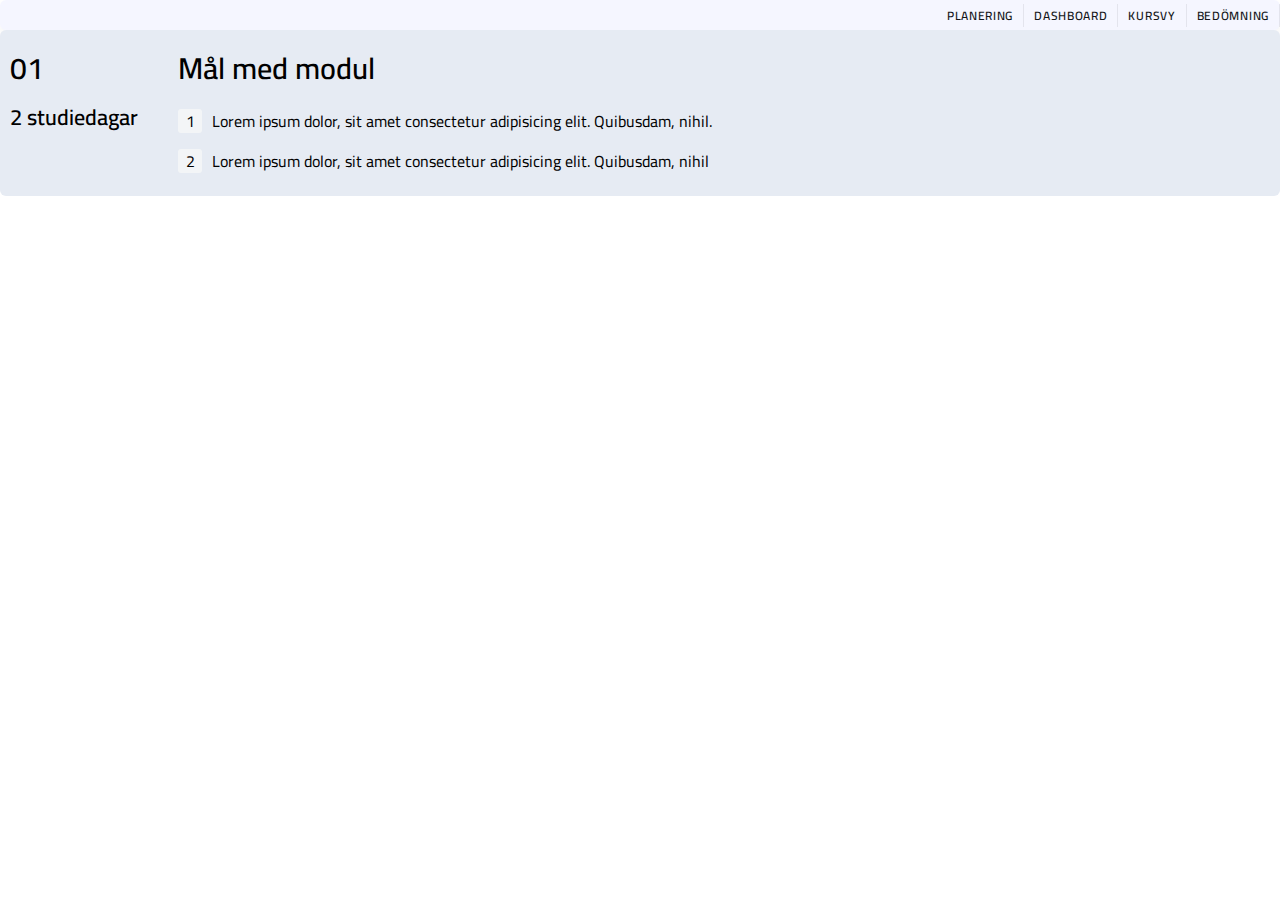
==== components/index.html @ 6d006c0a "updates" ====
<!DOCTYPE html>
<html lang="en">
<head>
    <meta charset="UTF-8">
    <meta http-equiv="X-UA-Compatible" content="IE=edge">
    <meta name="viewport" content="width=device-width, initial-scale=1.0">
    <link rel="stylesheet" href="style.css">
    <link rel="preconnect" href="https://fonts.googleapis.com">
    <link rel="preconnect" href="https://fonts.gstatic.com" crossorigin>
    <link href="https://fonts.googleapis.com/css2?family=Cairo:wght@300;400;500;600;700&display=swap" rel="stylesheet">
    <title>Document</title>
</head>
<body>
    <nav class="nav">
        <a class="nav__link" href="#">Planering</a>
        <a class="nav__link" href="#">Dashboard</a>
        <a class="nav__link" href="#">Kursvy</a>
        <a class="nav__link" href="#">Bedömning</a>
    </nav>

    <header class="module">
        <aside class="module__label">
            <h2 class="module__number">01</h2>
            <h3>2 studiedagar</h3>
        </aside>
        <section class="module__overview">
            <h2 class="overview__heading">Mål med modul</h2>
            <ol class="goal__list">
                <li class="goal">Lorem ipsum dolor, sit amet consectetur adipisicing elit. Quibusdam, nihil.</li>
                <li class="goal">Lorem ipsum dolor, sit amet consectetur adipisicing elit. Quibusdam, nihil</li>
            </ol>
        </section>
    </header>



</body>
</html>
---- components/style.css ----
* {
    box-sizing: border-box;
    margin: 0;
    padding: 0;
    text-decoration: none;
    list-style: none;
    font-family: 'Cairo', sans-serif;
    font-size: 1.6rem;
}

:root {
    font-size: 62.5%;

    --primary-text-color: #141619;
    --light-blue: #E6EBF3;
    --purple:  #E0D6FF;

    --border-radius: 6px;
}

h2 {
    font-weight: 600;
    font-size: 3.0rem;
}

h3 {
    font-weight: 600;
    font-size: 2.2rem;
}


/* NAV */

.nav {
    min-height: 3rem;
    background-color: #F5F6FF;
    box-shadow: 0px 6px 16px rgba(0, 0, 0, 0.05);
    border-radius: 6px;
    display: flex;
    justify-content: end;
    align-items: center;
}

.nav__link {
    padding: 0 1rem;
    border-right: 1px solid rgba(20, 22, 25, 0.08);
    text-transform: uppercase;
    font-weight: 600;
    color: var(--primary-text-color);
    font-size: 1.2rem;
    letter-spacing: 0.7px;
}

/* LESSON */

.module {
    padding: 1rem;
    background-color: var(--light-blue);
    border-radius: var(--border-radius);
    display: flex;
    gap: 4rem;
}

.goal {
    counter-increment: item;
    margin: 1rem 0;
}

.goal:before {
    background-color: rgba(243, 245, 247, 0.94);
    border-radius: 3px;
    content: counter(item);
    width: 24px;
    height: 24px;
    display: inline-block;
    text-align: center;
    line-height: 24px;
    margin-right: 1rem;
}

.module__number:before {
    content:'';
    width: 2rem;
    height: 2px;
    background-color: var(--primary-text-color);
}
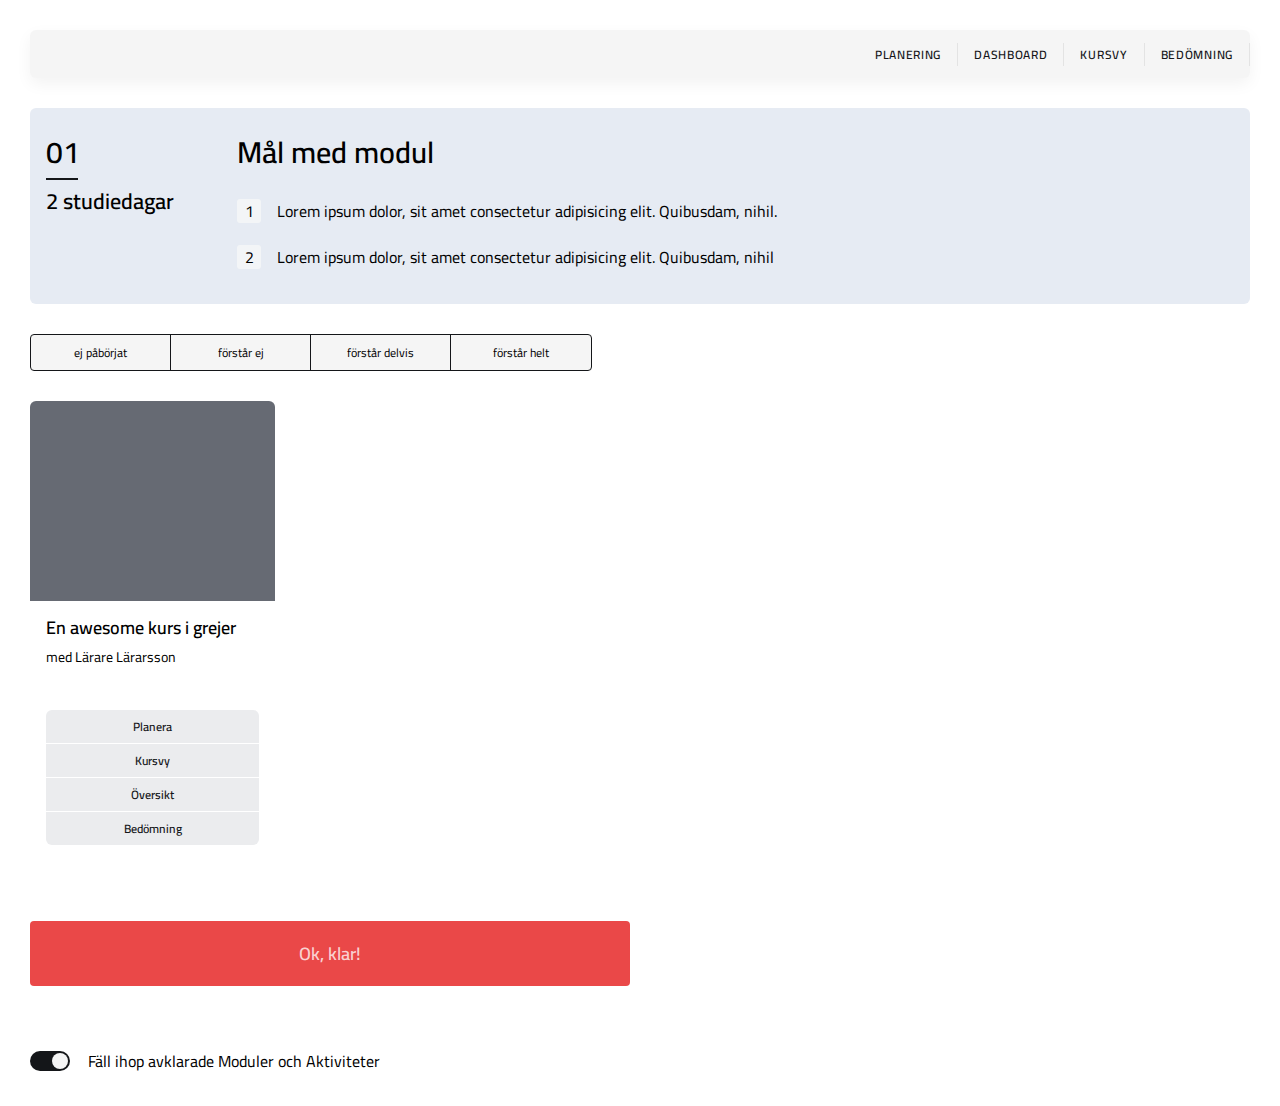
==== commit 79673a8e: "start" ====
--- a/components/index.html
+++ b/components/index.html
@@ -32,6 +32,36 @@
         </section>
     </header>
 
+    <section class="self-assessment">
+        <ul class="self-assessment__options">
+            <li class="self-assessment__option border-right">ej påbörjat</li>
+            <li class="self-assessment__option border-right">förstår ej</li>
+            <li class="self-assessment__option border-right">förstår delvis</li>
+            <li class="self-assessment__option">förstår helt</li>
+        </ul>
+    </section>
+
+    <article class="course-card">
+        <figure class="course-card__figure">
+            <div class="course-card__img"></div>
+            <h4>En awesome kurs i grejer</h4>
+            <figcaption>med Lärare Lärarsson</figcaption>
+        </figure>
+        <nav class="course-card__nav">
+            <a class="card__link" href="#">Planera</a>
+            <a class="card__link" href="#">Kursvy</a>
+            <a class="card__link" href="#">Översikt</a>
+            <a class="card__link" href="#">Bedömning</a>
+        </nav>
+    </article>
+
+    <button class="btn"><h4>Ok, klar!</h4></button>
+
+    <section class="close-finished-activities">
+             <!-- TOGGLE -->
+            <div class="toggle"><div class="toggle__circle"></div></div>
+            <p>Fäll ihop avklarade Moduler och Aktiviteter</p>
+    </section>
 
 
 </body>
--- a/components/style.css
+++ b/components/style.css
@@ -8,10 +8,15 @@
     font-size: 1.6rem;
 }
 
+body > * {
+    margin: 3rem;
+}
+
 :root {
     font-size: 62.5%;
 
     --primary-text-color: #141619;
+    --primary-bg-color: #F5F5F5;
     --light-blue: #E6EBF3;
     --purple:  #E0D6FF;
 
@@ -28,12 +33,27 @@
     font-size: 2.2rem;
 }
 
+h4 {
+    font-size: 1.8rem;
+    font-weight: 600;
+}
+
+p {
+    font-size: 1.6rem;
+    font-weight: 400;
+}
+
+figcaption {
+    font-weight: 400;
+    font-size: 1.4rem;
+}
+
 
 /* NAV */
 
 .nav {
-    min-height: 3rem;
-    background-color: #F5F6FF;
+    min-height: 4.8rem;
+    background-color: var(--primary-bg-color);
     box-shadow: 0px 6px 16px rgba(0, 0, 0, 0.05);
     border-radius: 6px;
     display: flex;
@@ -42,7 +62,7 @@
 }
 
 .nav__link {
-    padding: 0 1rem;
+    padding: 0 1.6rem;
     border-right: 1px solid rgba(20, 22, 25, 0.08);
     text-transform: uppercase;
     font-weight: 600;
@@ -54,34 +74,155 @@
 /* LESSON */
 
 .module {
-    padding: 1rem;
+    padding: 1.6rem;
     background-color: var(--light-blue);
     border-radius: var(--border-radius);
     display: flex;
-    gap: 4rem;
+    gap: 6.3rem;
 }
 
 .goal {
     counter-increment: item;
-    margin: 1rem 0;
+    margin: 1.6rem 0;
 }
 
 .goal:before {
     background-color: rgba(243, 245, 247, 0.94);
     border-radius: 3px;
     content: counter(item);
-    width: 24px;
-    height: 24px;
+    width: 2.4rem;
+    height: 2.4rem;
     display: inline-block;
     text-align: center;
-    line-height: 24px;
-    margin-right: 1rem;
+    line-height: 2.4rem;
+    margin-right: 1.6rem;
+}
+
+.module__number {
+    position: relative;
 }
 
 .module__number:before {
-    content:'';
-    width: 2rem;
+    content:' ';
+    position: absolute;
+    bottom: 0;
+    width: 3.2rem;
     height: 2px;
     background-color: var(--primary-text-color);
 }
 
+/* SELF ASSESSMENT */
+
+.self-assessment__options {
+    background-color: var(--primary-bg-color);
+    width: fit-content;
+    border: 0.5px solid var(--primary-text-color);
+    overflow: hidden;
+    border-radius: 4px;
+    display: grid;
+    grid-template-columns: repeat(4, 14rem);
+}
+
+.self-assessment__option {
+    font-size: 1.2rem;
+    display: flex;
+    justify-content: center;
+    padding: .6rem 0;
+    cursor: pointer;
+}
+
+.border-right {
+    border-right: 0.5px solid var(--primary-text-color);
+}
+
+.self-assessment__option:hover {
+    background-color: rgba(20, 22, 25, 0.8);
+    color: var(--primary-bg-color);
+}
+
+/* COURSE CARD */
+
+.course-card {
+    width: 24.5rem;
+    border-radius: var(--border-radius);
+    overflow: hidden;
+}
+
+.course-card__figure h4,
+.course-card__figure figcaption {
+    margin: 0 1.6rem;
+}
+
+.course-card__img {
+    height: 20rem;
+    background-color: #666A73;
+    margin-bottom: 1rem;
+}
+
+.course-card__nav {
+    display: flex;
+    flex-direction: column;
+    align-items: center;
+    gap: 1px;
+    margin: 1.6rem;
+    border-radius: var(--border-radius);
+    overflow: hidden;
+    margin-top: 4rem;
+}
+
+.card__link {
+    width: 100%;
+    text-align: center;
+    font-size: 1.2rem;
+    font-weight: 600;
+    padding: .5rem 0;
+    background-color: #ebecee;
+    color: var(--primary-text-color);
+}
+
+.card__link:hover {     /* Samma som assessment! Lägga ihop? */
+    background-color: rgba(20, 22, 25, 0.8);
+    color: var(--primary-bg-color);
+}
+
+/* BTN */
+
+.btn {
+    max-width: 60rem;
+    width: 100%;
+    border: none;
+    background-color: #EA4848;
+    border-radius: 4px;
+    color: rgba(255, 255, 255, 0.768);
+    padding: 1.6rem 2.4rem;
+    cursor: pointer;
+}
+
+/* TOGGLE */
+
+.toggle {
+    width: 4rem;
+    height: 2rem;
+    padding: 2px;
+    background-color: var(--primary-text-color);
+    border-radius: 4rem;
+    display: flex;
+    justify-content: end;
+    align-items: center;
+}
+
+.toggle__circle {
+    width: 1.6rem;
+    height: 1.6rem;
+    border-radius: 50%;
+    background-color: var(--primary-bg-color);
+    cursor: pointer;
+}
+
+/* CLOSE FINISHED ACTIVITIES */
+
+.close-finished-activities {
+    display: flex;
+    align-items: center;
+    gap: 1.8rem;
+}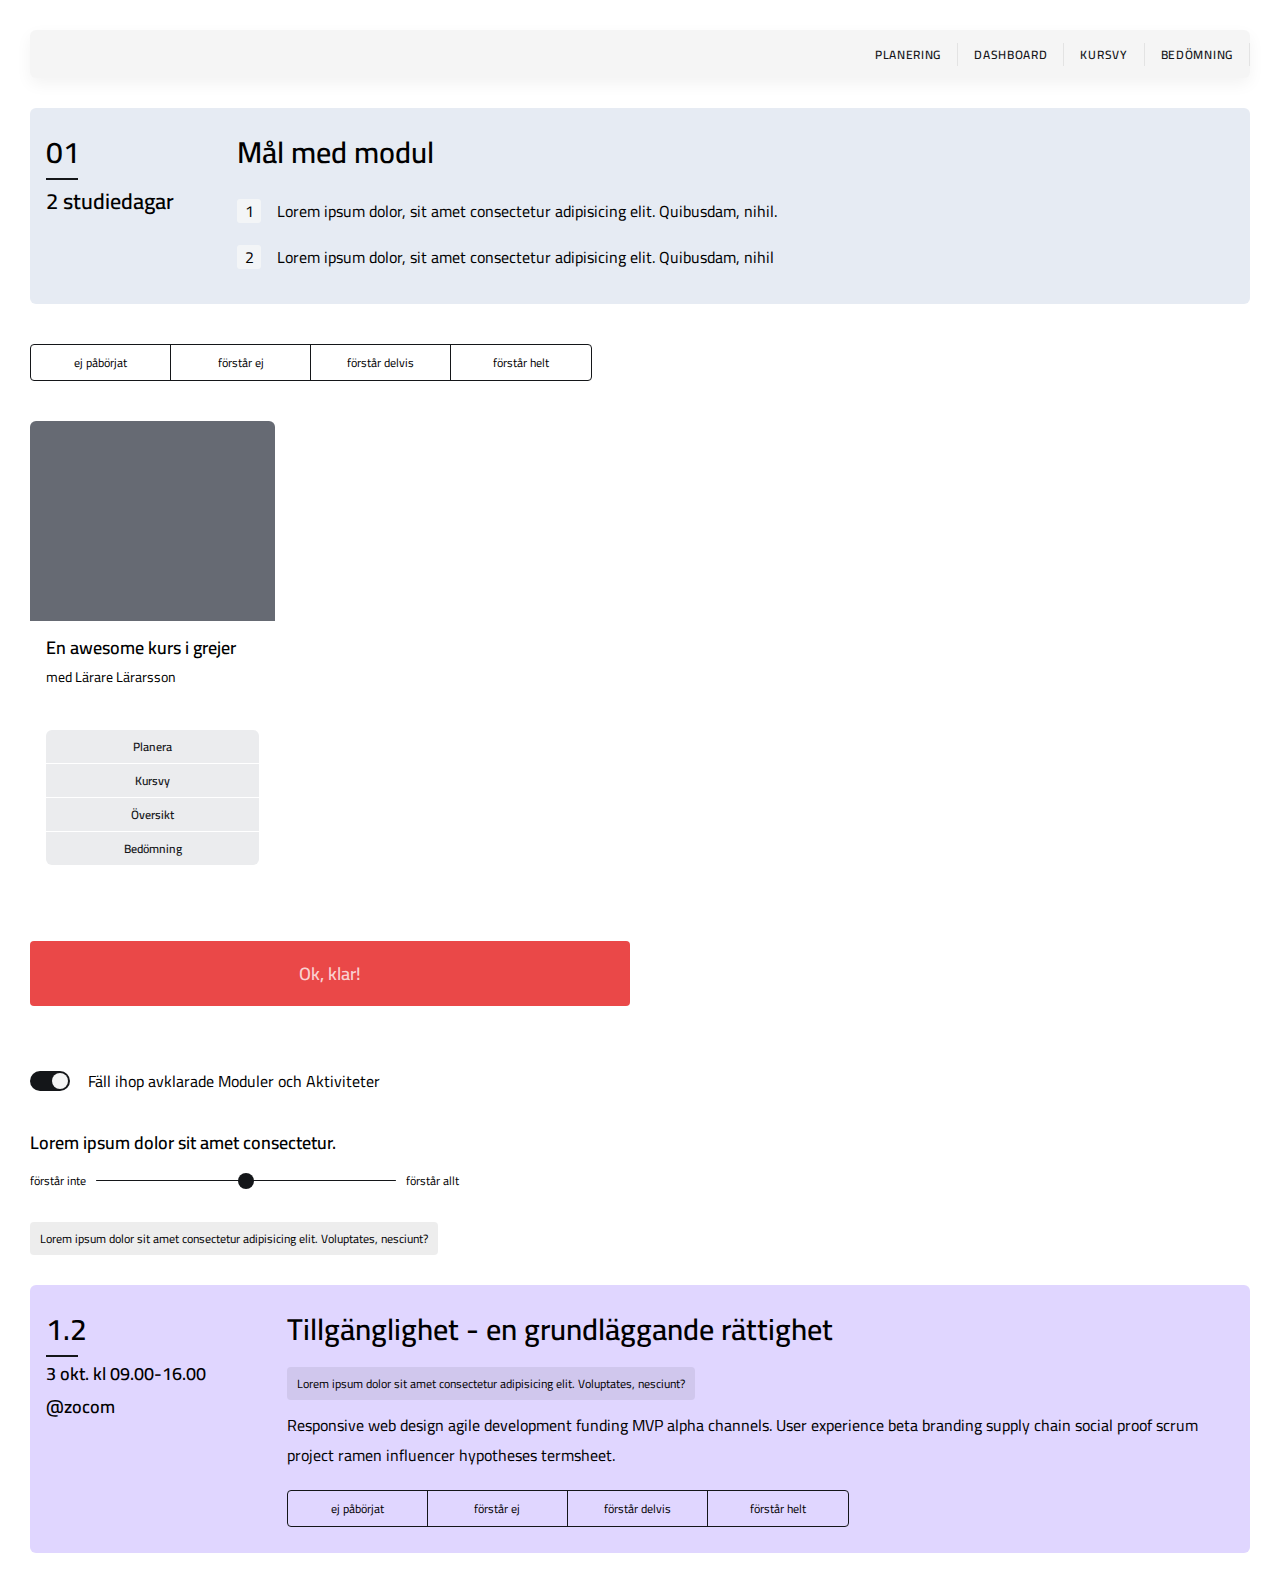
==== commit 5517290d: "major updates" ====
--- a/components/index.html
+++ b/components/index.html
@@ -24,7 +24,7 @@
             <h3>2 studiedagar</h3>
         </aside>
         <section class="module__overview">
-            <h2 class="overview__heading">Mål med modul</h2>
+            <h2>Mål med modul</h2>
             <ol class="goal__list">
                 <li class="goal">Lorem ipsum dolor, sit amet consectetur adipisicing elit. Quibusdam, nihil.</li>
                 <li class="goal">Lorem ipsum dolor, sit amet consectetur adipisicing elit. Quibusdam, nihil</li>
@@ -63,6 +63,37 @@
             <p>Fäll ihop avklarade Moduler och Aktiviteter</p>
     </section>
 
+    <section class="slider-self-assessment">
+        <h4>Lorem ipsum dolor sit amet consectetur.</h4>
+        <div class="slider">
+            <p class="slider__p">förstår inte</p><div class="toggle toggle--slider"><div class="toggle__circle toggle__circle--slider"></div></div><p class="slider__p">förstår allt</p>
+        </div>
+    </section>
 
+    <section class="module__goal">
+        <p class="module__goal__p">Lorem ipsum dolor sit amet consectetur adipisicing elit. Voluptates, nesciunt?</p>
+    </section>
+
+        <article class="module module--purple">
+            <aside class="module__label">
+                <h2 class="module__number">1.2</h2>
+                <h4>3 okt. kl 09.00-16.00 @zocom</h4>
+            </aside>
+            <section class="module__overview module__overview--purple">
+                <h2 class="overview__heading">Tillgänglighet - en grundläggande rättighet</h2>
+                <section class="module__goal">
+                    <p class="module__goal__p">Lorem ipsum dolor sit amet consectetur adipisicing elit. Voluptates, nesciunt?</p>
+                </section>
+                <p>Responsive web design agile development funding MVP alpha channels. User experience beta branding supply chain social proof scrum project ramen influencer hypotheses termsheet.</p>
+                <section class="self-assessment">
+                   <ul class="self-assessment__options">
+                       <li class="self-assessment__option border-right">ej påbörjat</li>
+                       <li class="self-assessment__option border-right">förstår ej</li>
+                       <li class="self-assessment__option border-right">förstår delvis</li>
+                       <li class="self-assessment__option">förstår helt</li>
+                   </ul>
+               </section>
+            </section>    
+        </article>
 </body>
 </html>--- a/components/style.css
+++ b/components/style.css
@@ -71,7 +71,7 @@
     letter-spacing: 0.7px;
 }
 
-/* LESSON */
+/* MODULE */
 
 .module {
     padding: 1.6rem;
@@ -113,8 +113,11 @@
 
 /* SELF ASSESSMENT */
 
+.self-assessment {
+    padding: 1rem 0;
+}
+
 .self-assessment__options {
-    background-color: var(--primary-bg-color);
     width: fit-content;
     border: 0.5px solid var(--primary-text-color);
     overflow: hidden;
@@ -225,4 +228,56 @@
     display: flex;
     align-items: center;
     gap: 1.8rem;
+}
+
+/* SLIDER SELF-ASSESSMENT */
+
+.slider-self-assessment {
+    display: flex;
+    flex-direction: column;
+    gap: 1rem;
+}
+
+.slider {
+    display: flex;
+    align-items: center;
+    gap: 1rem;
+}
+
+.slider__p {
+    font-size: 1.2rem;
+}
+
+.toggle--slider {
+    width: 30rem;
+    height: 1px;
+    padding: 0;
+    border: none;
+    justify-content: center;
+}
+
+.toggle__circle--slider {
+    background-color: var(--primary-text-color);
+}
+
+/* MODULE GOAL */
+
+.module__goal__p {
+    font-size: 1.2rem;
+    background-color: rgba(20, 22, 25, 0.08);
+    border-radius: 4px;
+    width: fit-content;
+    padding: .5rem 1rem;
+}
+
+/* LESSON */
+
+.module--purple {
+    background-color: #E0D6FF;
+}
+
+.module__overview--purple {
+    display: flex;
+    flex-direction: column;
+    gap: 1rem;
 }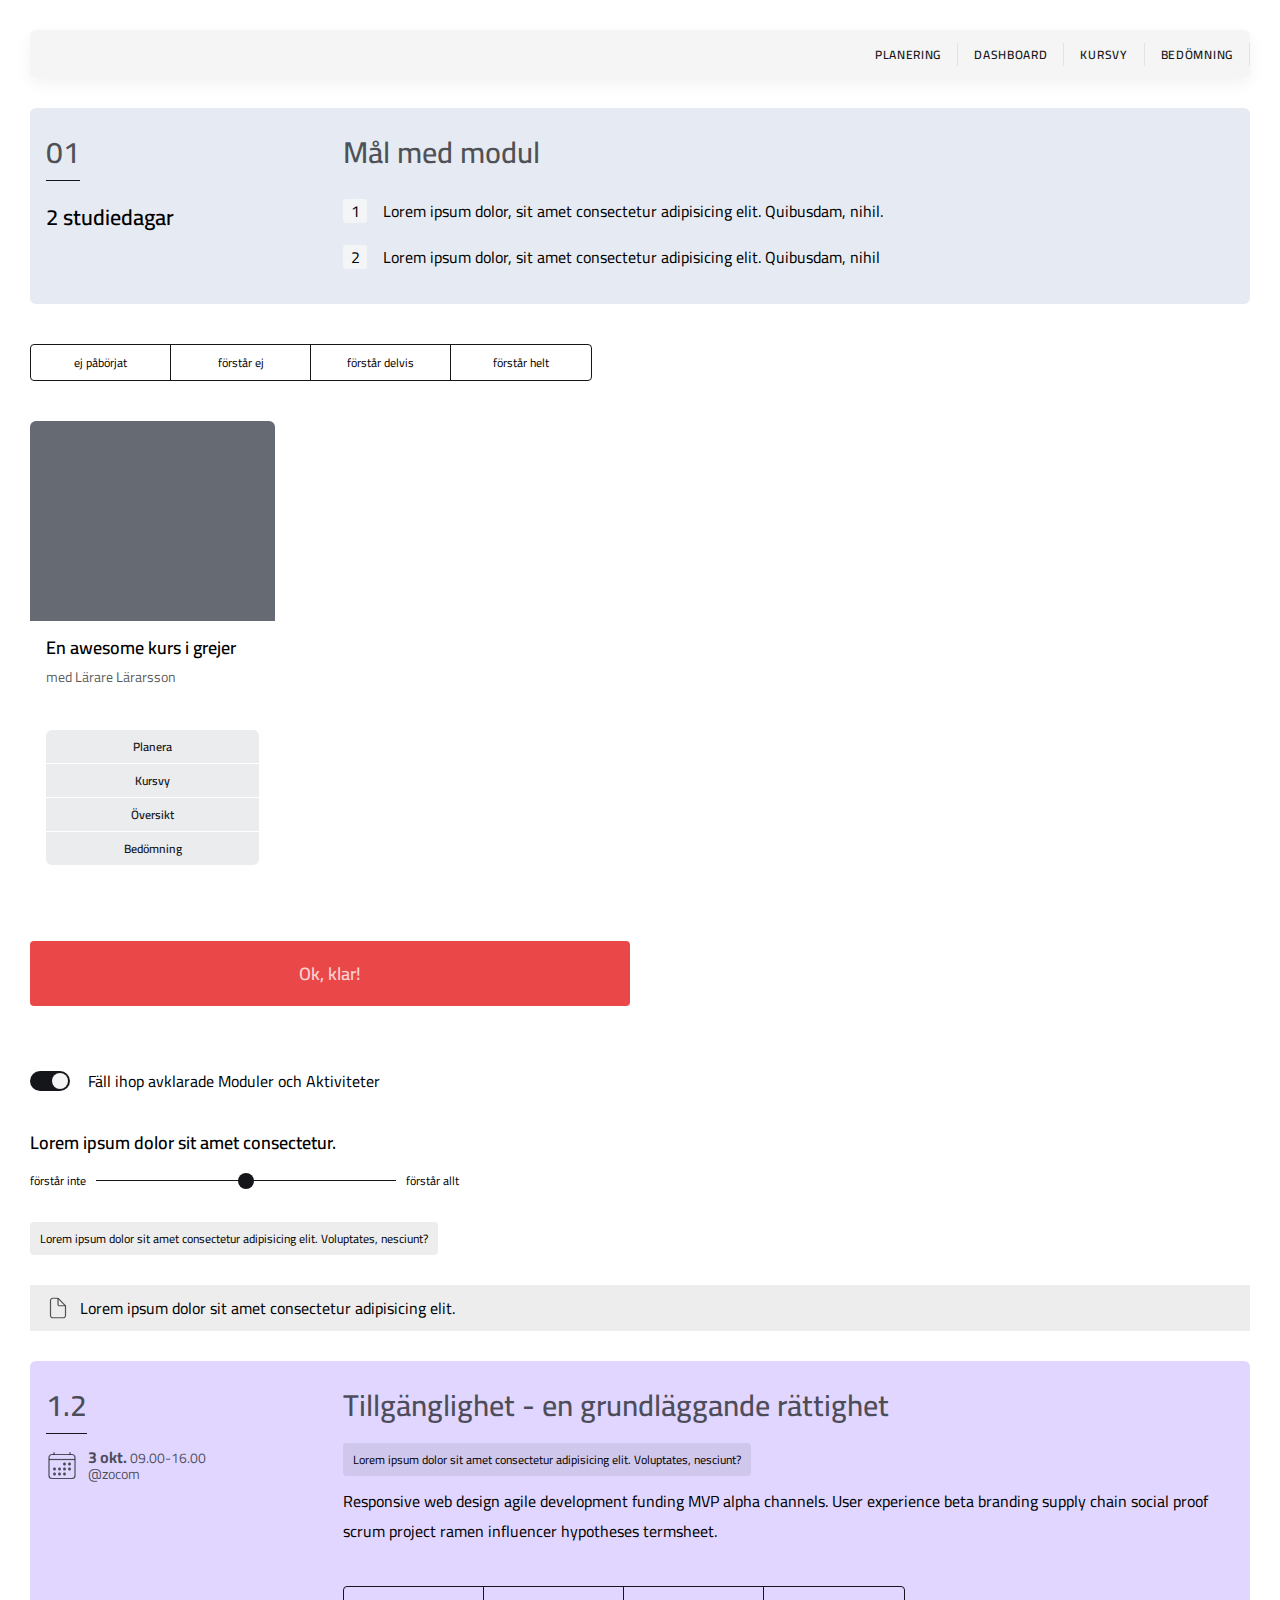
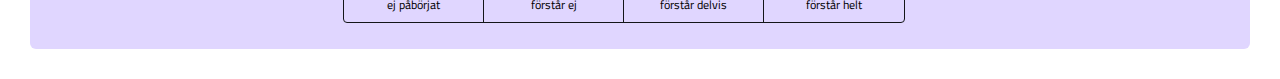
==== commit 456dca60: "updates" ====
--- a/components/index.html
+++ b/components/index.html
@@ -13,12 +13,12 @@
 <body>
     <nav class="nav">
         <a class="nav__link" href="#">Planering</a>
-        <a class="nav__link" href="#">Dashboard</a>
+        <a class="nav__link" href="../view/index.html">Dashboard</a>
         <a class="nav__link" href="#">Kursvy</a>
         <a class="nav__link" href="#">Bedömning</a>
     </nav>
 
-    <header class="module">
+    <header class="module__header">
         <aside class="module__label">
             <h2 class="module__number">01</h2>
             <h3>2 studiedagar</h3>
@@ -66,7 +66,7 @@
     <section class="slider-self-assessment">
         <h4>Lorem ipsum dolor sit amet consectetur.</h4>
         <div class="slider">
-            <p class="slider__p">förstår inte</p><div class="toggle toggle--slider"><div class="toggle__circle toggle__circle--slider"></div></div><p class="slider__p">förstår allt</p>
+            <p class="slider__p">förstår inte</p><input type="range" name="self-assessment" id="self-assessment"><p class="slider__p">förstår allt</p>
         </div>
     </section>
 
@@ -74,17 +74,30 @@
         <p class="module__goal__p">Lorem ipsum dolor sit amet consectetur adipisicing elit. Voluptates, nesciunt?</p>
     </section>
 
-        <article class="module module--purple">
+    <section class="module__link">
+        <img src="../img/document-outline.svg" alt="">
+        <p class="module__link__p">Lorem ipsum dolor sit amet consectetur adipisicing elit.</p>
+    </section>
+
+        <article class="lesson">
             <aside class="module__label">
                 <h2 class="module__number">1.2</h2>
-                <h4>3 okt. kl 09.00-16.00 @zocom</h4>
+                <figure class="when">
+                    <img class="when__fig" src="../img/calendar-outline.svg" alt="">
+                    <figcaption class="when__info"><span class="when__time"><em class="when__date">3 okt.</em> 09.00-16.00 <br> </span>
+                    @zocom</figcaption>
+                </figure>
             </aside>
-            <section class="module__overview module__overview--purple">
+
+            <section class="module__overview module__overview--lesson">
                 <h2 class="overview__heading">Tillgänglighet - en grundläggande rättighet</h2>
+                
                 <section class="module__goal">
                     <p class="module__goal__p">Lorem ipsum dolor sit amet consectetur adipisicing elit. Voluptates, nesciunt?</p>
                 </section>
+                
                 <p>Responsive web design agile development funding MVP alpha channels. User experience beta branding supply chain social proof scrum project ramen influencer hypotheses termsheet.</p>
+                
                 <section class="self-assessment">
                    <ul class="self-assessment__options">
                        <li class="self-assessment__option border-right">ej påbörjat</li>
@@ -95,5 +108,6 @@
                </section>
             </section>    
         </article>
+
 </body>
 </html>--- a/components/style.css
+++ b/components/style.css
@@ -23,9 +23,23 @@
     --border-radius: 6px;
 }
 
+h1 {
+    font-weight: 600;
+    font-size: 6.2rem;
+    position: relative;
+    margin-bottom: -6rem;
+}
+h1 span {
+    font-weight: 600;
+    font-size: 6.2rem;
+    position: absolute;
+    right: 0;
+}
+
 h2 {
     font-weight: 600;
     font-size: 3.0rem;
+    color: rgba(20, 22, 25, 0.72);
 }
 
 h3 {
@@ -46,8 +60,27 @@
 figcaption {
     font-weight: 400;
     font-size: 1.4rem;
-}
-
+    color: rgba(20, 22, 25, 0.72);
+}
+
+em {
+    font-style: normal;
+    font-weight: 700;
+}
+
+.wrapper {
+    max-width: 768px;
+    margin: auto;
+    display: flex;
+    flex-direction: column;
+    gap: 4rem;
+}
+
+.module__wrapper {
+    display: flex;
+    flex-direction: column;
+    gap: 3rem;
+}
 
 /* NAV */
 
@@ -73,20 +106,30 @@
 
 /* MODULE */
 
-.module {
+.module__title {
+    color: var(--primary-text-color);
+}
+
+.module__header {
     padding: 1.6rem;
     background-color: var(--light-blue);
     border-radius: var(--border-radius);
     display: flex;
-    gap: 6.3rem;
-}
-
+}
+
+.module__label {
+    flex: 1;
+}
+
+.module__overview {
+    flex: 3;
+}
 .goal {
     counter-increment: item;
     margin: 1.6rem 0;
 }
 
-.goal:before {
+.goal::before {
     background-color: rgba(243, 245, 247, 0.94);
     border-radius: 3px;
     content: counter(item);
@@ -100,21 +143,17 @@
 
 .module__number {
     position: relative;
-}
-
-.module__number:before {
-    content:' ';
-    position: absolute;
-    bottom: 0;
-    width: 3.2rem;
-    height: 2px;
-    background-color: var(--primary-text-color);
-}
+    width: fit-content;
+    border-bottom: 1.5px solid var(--primary-text-color);
+    margin-bottom: 1.5rem;
+}
+
 
 /* SELF ASSESSMENT */
 
 .self-assessment {
     padding: 1rem 0;
+    margin-top: 2rem;
 }
 
 .self-assessment__options {
@@ -248,17 +287,26 @@
     font-size: 1.2rem;
 }
 
-.toggle--slider {
+input[type="range"] {
+    appearance: none;
     width: 30rem;
-    height: 1px;
-    padding: 0;
-    border: none;
-    justify-content: center;
-}
-
-.toggle__circle--slider {
-    background-color: var(--primary-text-color);
-}
+}
+
+input[type="range"]::-webkit-slider-runnable-track {
+    appearance: none;
+    background-color: #141619;
+    height: 1.5px;
+    width: 20rem;
+}
+input[type="range"]::-webkit-slider-thumb {
+    appearance: none;
+    background-color: #141619;
+    height: 1.6rem;
+    width: 1.6rem;
+    border-radius: 50%;
+    margin-top: -.65rem;
+}
+
 
 /* MODULE GOAL */
 
@@ -272,12 +320,55 @@
 
 /* LESSON */
 
-.module--purple {
+.lesson {
+    padding: 1.6rem;
     background-color: #E0D6FF;
-}
-
-.module__overview--purple {
-    display: flex;
-    flex-direction: column;
-    gap: 1rem;
-}+    border-radius: var(--border-radius);
+    display: flex;
+}
+
+.module__overview--lesson {
+    display: flex;
+    flex-direction: column;
+    gap: 1rem;
+}
+
+.when__info {
+    line-height: 1.6rem;
+}
+.when {
+    display: flex;
+    gap: 1rem;
+}
+.when__time {
+    font-size: 1.4rem;
+}
+
+/* MODULE LINK */
+
+.module__link__wrapper {
+    display: flex;
+    flex-direction: column;
+    gap: .3rem;
+    border-radius: var(--border-radius);
+    overflow: hidden;
+}
+
+.module__link {
+    display: flex;
+    gap: 1rem;
+    background-color: rgba(20, 22, 25, 0.08);
+    padding: .5em 1em;
+}
+
+/* BACKGROUND COLOR UTILITY CLASSES */
+
+.bg-color--purple {
+    background-color: #E0D6FF;
+}
+.bg-color--white {
+    background-color: #F5F6FF;
+}
+.bg-color--blue {
+    background-color: #B6DCFF;
+}
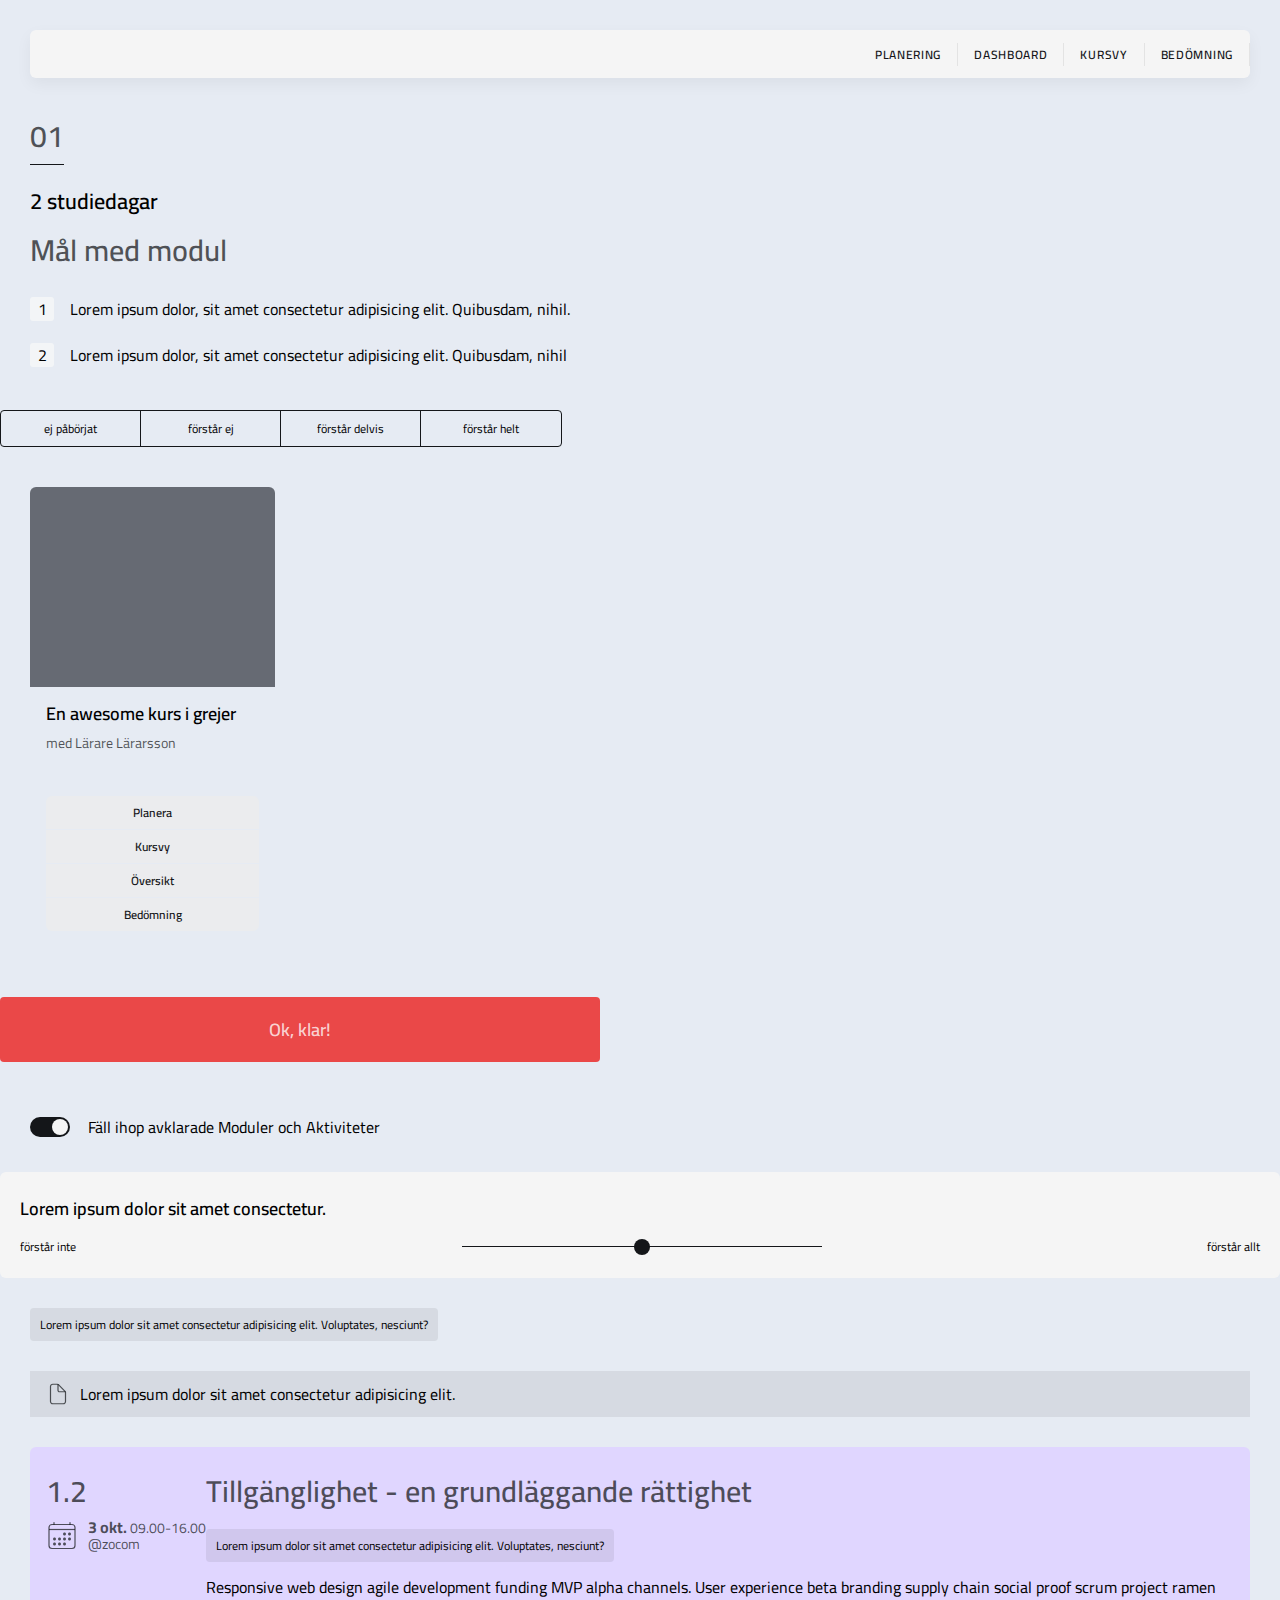
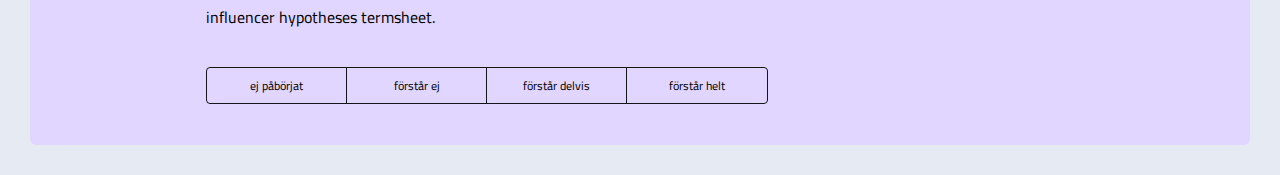
==== commit d5b95dfc: "root update" ====
--- a/components/index.html
+++ b/components/index.html
@@ -18,8 +18,8 @@
         <a class="nav__link" href="#">Bedömning</a>
     </nav>
 
-    <header class="module__header">
-        <aside class="module__label">
+    <header class="lesson-header">
+        <aside class="module">
             <h2 class="module__number">01</h2>
             <h3>2 studiedagar</h3>
         </aside>
@@ -80,8 +80,8 @@
     </section>
 
         <article class="lesson">
-            <aside class="module__label">
-                <h2 class="module__number">1.2</h2>
+            <aside class="label">
+                <h2 class="label__number">1.2</h2>
                 <figure class="when">
                     <img class="when__fig" src="../img/calendar-outline.svg" alt="">
                     <figcaption class="when__info"><span class="when__time"><em class="when__date">3 okt.</em> 09.00-16.00 <br> </span>
--- a/components/style.css
+++ b/components/style.css
@@ -12,6 +12,10 @@
     margin: 3rem;
 }
 
+body {
+    background-color: var(--light-blue);
+}
+
 :root {
     font-size: 62.5%;
 
@@ -69,8 +73,8 @@
 }
 
 .wrapper {
-    max-width: 768px;
-    margin: auto;
+    max-width: 800px;
+    margin: 2rem auto;
     display: flex;
     flex-direction: column;
     gap: 4rem;
@@ -80,6 +84,9 @@
     display: flex;
     flex-direction: column;
     gap: 3rem;
+    background-color: var(--primary-bg-color);
+    padding: 2rem 1rem;
+    border-radius: var(--border-radius);
 }
 
 /* NAV */
@@ -153,7 +160,7 @@
 
 .self-assessment {
     padding: 1rem 0;
-    margin-top: 2rem;
+    margin: 1.5rem 0;
 }
 
 .self-assessment__options {
@@ -237,6 +244,7 @@
     border-radius: 4px;
     color: rgba(255, 255, 255, 0.768);
     padding: 1.6rem 2.4rem;
+    margin: 2rem 0;
     cursor: pointer;
 }
 
@@ -275,6 +283,10 @@
     display: flex;
     flex-direction: column;
     gap: 1rem;
+    background-color: var(--primary-bg-color);
+    padding: 2rem;
+    border-radius: var(--border-radius);
+    margin: 1rem 0;
 }
 
 .slider {
@@ -289,14 +301,15 @@
 
 input[type="range"] {
     appearance: none;
-    width: 30rem;
+    width: 36rem;
+    margin: auto;
 }
 
 input[type="range"]::-webkit-slider-runnable-track {
     appearance: none;
     background-color: #141619;
     height: 1.5px;
-    width: 20rem;
+    /* width: 30rem; */
 }
 input[type="range"]::-webkit-slider-thumb {
     appearance: none;
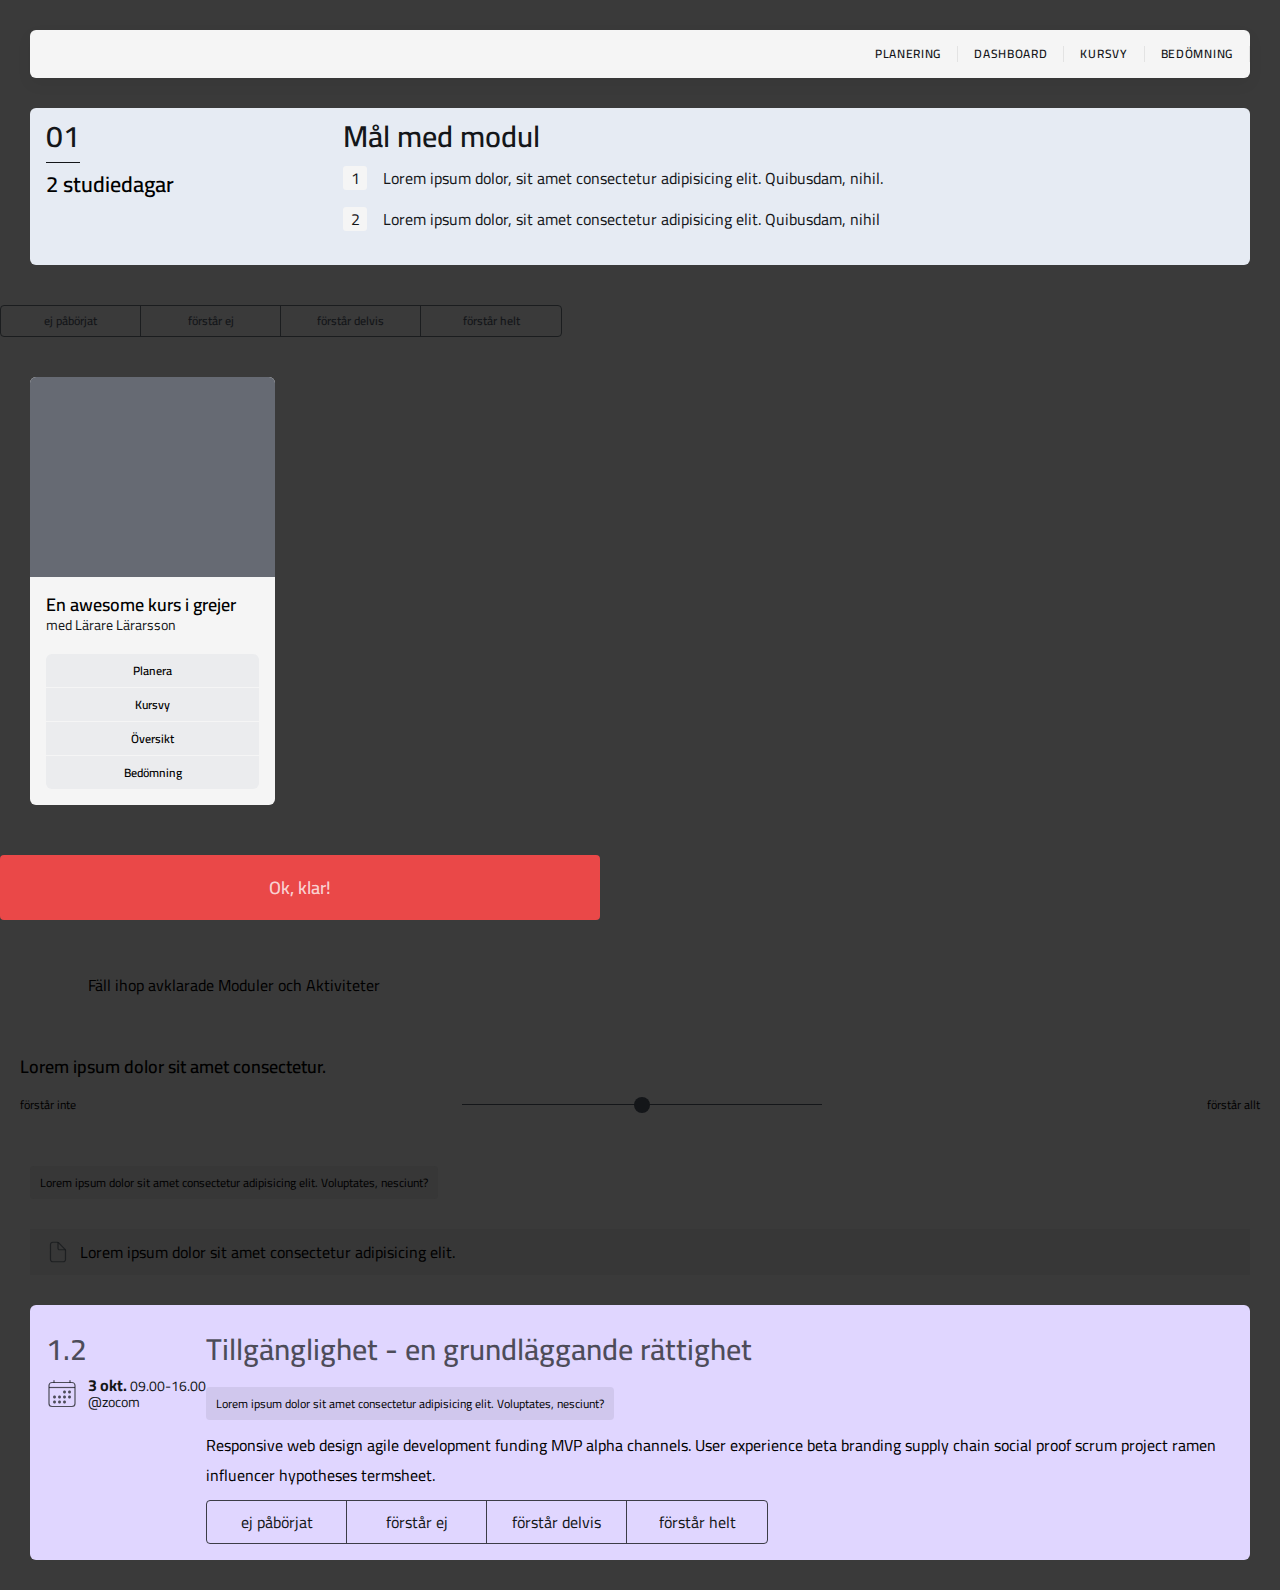
==== commit 524054d4: "BEM update" ====
--- a/components/index.html
+++ b/components/index.html
@@ -20,39 +20,39 @@
 
     <header class="lesson-header">
         <aside class="module">
-            <h2 class="module__number">01</h2>
-            <h3>2 studiedagar</h3>
+            <h2 class="h2 module__number">01</h2>
+            <h3 class="h3">2 studiedagar</h3>
         </aside>
         <section class="module__overview">
-            <h2>Mål med modul</h2>
-            <ol class="goal__list">
-                <li class="goal">Lorem ipsum dolor, sit amet consectetur adipisicing elit. Quibusdam, nihil.</li>
-                <li class="goal">Lorem ipsum dolor, sit amet consectetur adipisicing elit. Quibusdam, nihil</li>
+            <h2 class="h2">Mål med modul</h2>
+            <ol>
+                <li class="goal main-p">Lorem ipsum dolor, sit amet consectetur adipisicing elit. Quibusdam, nihil.</li>
+                <li class="goal main-p">Lorem ipsum dolor, sit amet consectetur adipisicing elit. Quibusdam, nihil</li>
             </ol>
         </section>
     </header>
 
-    <section class="self-assessment">
+    <section class="activity-self-assessment">
         <ul class="self-assessment__options">
-            <li class="self-assessment__option border-right">ej påbörjat</li>
-            <li class="self-assessment__option border-right">förstår ej</li>
-            <li class="self-assessment__option border-right">förstår delvis</li>
-            <li class="self-assessment__option">förstår helt</li>
+            <li class="self-assessment__option border-right card-p">ej påbörjat</li>
+            <li class="self-assessment__option border-right card-p">förstår ej</li>
+            <li class="self-assessment__option border-right card-p">förstår delvis</li>
+            <li class="self-assessment__option card-p">förstår helt</li>
         </ul>
     </section>
 
     <article class="course-card">
-        <figure class="course-card__figure">
-            <div class="course-card__img"></div>
-            <h4>En awesome kurs i grejer</h4>
-            <figcaption>med Lärare Lärarsson</figcaption>
-        </figure>
-        <nav class="course-card__nav">
-            <a class="card__link" href="#">Planera</a>
-            <a class="card__link" href="#">Kursvy</a>
-            <a class="card__link" href="#">Översikt</a>
-            <a class="card__link" href="#">Bedömning</a>
-        </nav>
+        <div class="course-card__color"></div>
+        <section class="course-card__info">
+            <h4 class="h4">En awesome kurs i grejer</h4>
+            <figcaption class="figcaption">med Lärare Lärarsson</figcaption>
+            <nav class="course-card__nav">
+                <a class="card__link" href="#">Planera</a>
+                <a class="card__link" href="#">Kursvy</a>
+                <a class="card__link" href="#">Översikt</a>
+                <a class="card__link" href="#">Bedömning</a>
+            </nav>
+        </section>
     </article>
 
     <button class="btn"><h4>Ok, klar!</h4></button>
--- a/components/style.css
+++ b/components/style.css
@@ -13,16 +13,24 @@
 }
 
 body {
-    background-color: var(--light-blue);
+    background: #3a3a3a;
 }
 
 :root {
     font-size: 62.5%;
 
-    --primary-text-color: #141619;
-    --primary-bg-color: #F5F5F5;
-    --light-blue: #E6EBF3;
-    --purple:  #E0D6FF;
+    --primary-text-dark: #141619;
+    --secondary-text-dark: rgba(20, 22, 25, 0.72);
+    --primary-text-light: rgba(243, 245, 247, 0.94);
+    --secondary-text-light: rgba(243, 245, 247, 0.72);
+
+    --foreground-layer-light: #F5F5F5; /* nav, background course card */
+    --foreground-layer-neutral: #666A73;
+    --container-layer-ash: #E6EBF3; /* lesson-header */
+    --container-layer-purple:  #E0D6FF; /* lesson */
+    --shade-dark-80: rgba(20, 22, 25, 0.8);
+    --shade-dark-8: rgba(20, 22, 25, 0.08);
+    --accent-red: #EA4848;
 
     --border-radius: 6px;
 }
@@ -40,20 +48,40 @@
     right: 0;
 }
 
-h2 {
+h2 {        /* ta bort denna?? */
     font-weight: 600;
     font-size: 3.0rem;
     color: rgba(20, 22, 25, 0.72);
 }
 
-h3 {
+.h2 {
+    color: var(--primary-text-dark);
+    font-size: 3.0rem;
+    font-weight: 600;
+    line-height: 2.56rem;
+}
+
+h3 {        /* ta bort denna?? */
     font-weight: 600;
     font-size: 2.2rem;
+    line-height: 3.08px;
+}
+
+.h3 {
+    font-weight: 600;
+    font-size: 2.2rem;
+    line-height: 3.08px;
 }
 
 h4 {
     font-size: 1.8rem;
     font-weight: 600;
+}
+
+.h4 {
+    font-size: 1.8rem;
+    font-weight: 600;
+    line-height: 2.34rem;
 }
 
 p {
@@ -61,10 +89,31 @@
     font-weight: 400;
 }
 
+.main-p {
+    font-size: 1.6rem;
+    font-weight: 400;
+    line-height: 2.56rem;
+    color: var(--primary-text-dark);
+}
+
+.card-p {
+    font-size: 1.2rem;
+    font-weight: 600;
+    line-height: 1.8rem;
+}
+
 figcaption {
     font-weight: 400;
     font-size: 1.4rem;
-    color: rgba(20, 22, 25, 0.72);
+    color: var(--primary-text-dark);
+}
+
+.figcaption {
+    font-weight: 400;
+    font-size: 1.4rem;
+    line-height: 1.8rem;
+    color: var(--primary-text-dark);
+    /* text-align: center; */
 }
 
 em {
@@ -84,7 +133,7 @@
     display: flex;
     flex-direction: column;
     gap: 3rem;
-    background-color: var(--primary-bg-color);
+    /* background-color: var(--primary-);   FIXA DENNA */
     padding: 2rem 1rem;
     border-radius: var(--border-radius);
 }
@@ -93,7 +142,7 @@
 
 .nav {
     min-height: 4.8rem;
-    background-color: var(--primary-bg-color);
+    background-color: var(--foreground-layer-light);
     box-shadow: 0px 6px 16px rgba(0, 0, 0, 0.05);
     border-radius: 6px;
     display: flex;
@@ -103,41 +152,43 @@
 
 .nav__link {
     padding: 0 1.6rem;
-    border-right: 1px solid rgba(20, 22, 25, 0.08);
+    border-right: 1px solid var(--shade-dark-8);
     text-transform: uppercase;
     font-weight: 600;
-    color: var(--primary-text-color);
+    color: var(--primary-text-dark);
     font-size: 1.2rem;
     letter-spacing: 0.7px;
+    line-height: 1.56rem;
 }
 
 /* MODULE */
 
-.module__title {
-    color: var(--primary-text-color);
-}
-
-.module__header {
+.module__title {        /* Finns denna? */
+    color: var(--primary-text-dark);
+}
+
+.lesson-header {
     padding: 1.6rem;
-    background-color: var(--light-blue);
-    border-radius: var(--border-radius);
-    display: flex;
-}
-
-.module__label {
+    background-color: var(--container-layer-ash);
+    border-radius: var(--border-radius);
+    display: flex;
+}
+
+.module {
     flex: 1;
 }
 
 .module__overview {
     flex: 3;
 }
+
 .goal {
     counter-increment: item;
     margin: 1.6rem 0;
 }
 
 .goal::before {
-    background-color: rgba(243, 245, 247, 0.94);
+    background-color: var(--foreground-layer-light);
     border-radius: 3px;
     content: counter(item);
     width: 2.4rem;
@@ -149,23 +200,23 @@
 }
 
 .module__number {
-    position: relative;
     width: fit-content;
-    border-bottom: 1.5px solid var(--primary-text-color);
-    margin-bottom: 1.5rem;
+    border-bottom: 1.5px solid var(--primary-text-dark);
+    margin-bottom: 2rem;
+    padding-bottom: 1.2rem;
 }
 
 
 /* SELF ASSESSMENT */
 
-.self-assessment {
+.activity-self-assessment {
     padding: 1rem 0;
     margin: 1.5rem 0;
 }
 
 .self-assessment__options {
     width: fit-content;
-    border: 0.5px solid var(--primary-text-color);
+    border: 0.5px solid var(--shade-dark-80);
     overflow: hidden;
     border-radius: 4px;
     display: grid;
@@ -173,20 +224,19 @@
 }
 
 .self-assessment__option {
-    font-size: 1.2rem;
-    display: flex;
-    justify-content: center;
+    text-align: center;
     padding: .6rem 0;
     cursor: pointer;
+    color: var(--primary-text-dark);
 }
 
 .border-right {
-    border-right: 0.5px solid var(--primary-text-color);
+    border-right: 0.5px solid var(--shade-dark-80);
 }
 
 .self-assessment__option:hover {
-    background-color: rgba(20, 22, 25, 0.8);
-    color: var(--primary-bg-color);
+    background-color: var(--shade-dark-80);
+    color: var(--primary-text-light);
 }
 
 /* COURSE CARD */
@@ -195,17 +245,16 @@
     width: 24.5rem;
     border-radius: var(--border-radius);
     overflow: hidden;
-}
-
-.course-card__figure h4,
-.course-card__figure figcaption {
-    margin: 0 1.6rem;
-}
-
-.course-card__img {
+    background-color: var(--foreground-layer-light);
+}
+
+.course-card__color {
     height: 20rem;
-    background-color: #666A73;
-    margin-bottom: 1rem;
+    background-color: var(--foreground-layer-neutral);
+}
+
+.course-card__info {
+    padding: 1.6rem;
 }
 
 .course-card__nav {
@@ -213,10 +262,9 @@
     flex-direction: column;
     align-items: center;
     gap: 1px;
-    margin: 1.6rem;
     border-radius: var(--border-radius);
     overflow: hidden;
-    margin-top: 4rem;
+    margin-top: 2rem;
 }
 
 .card__link {
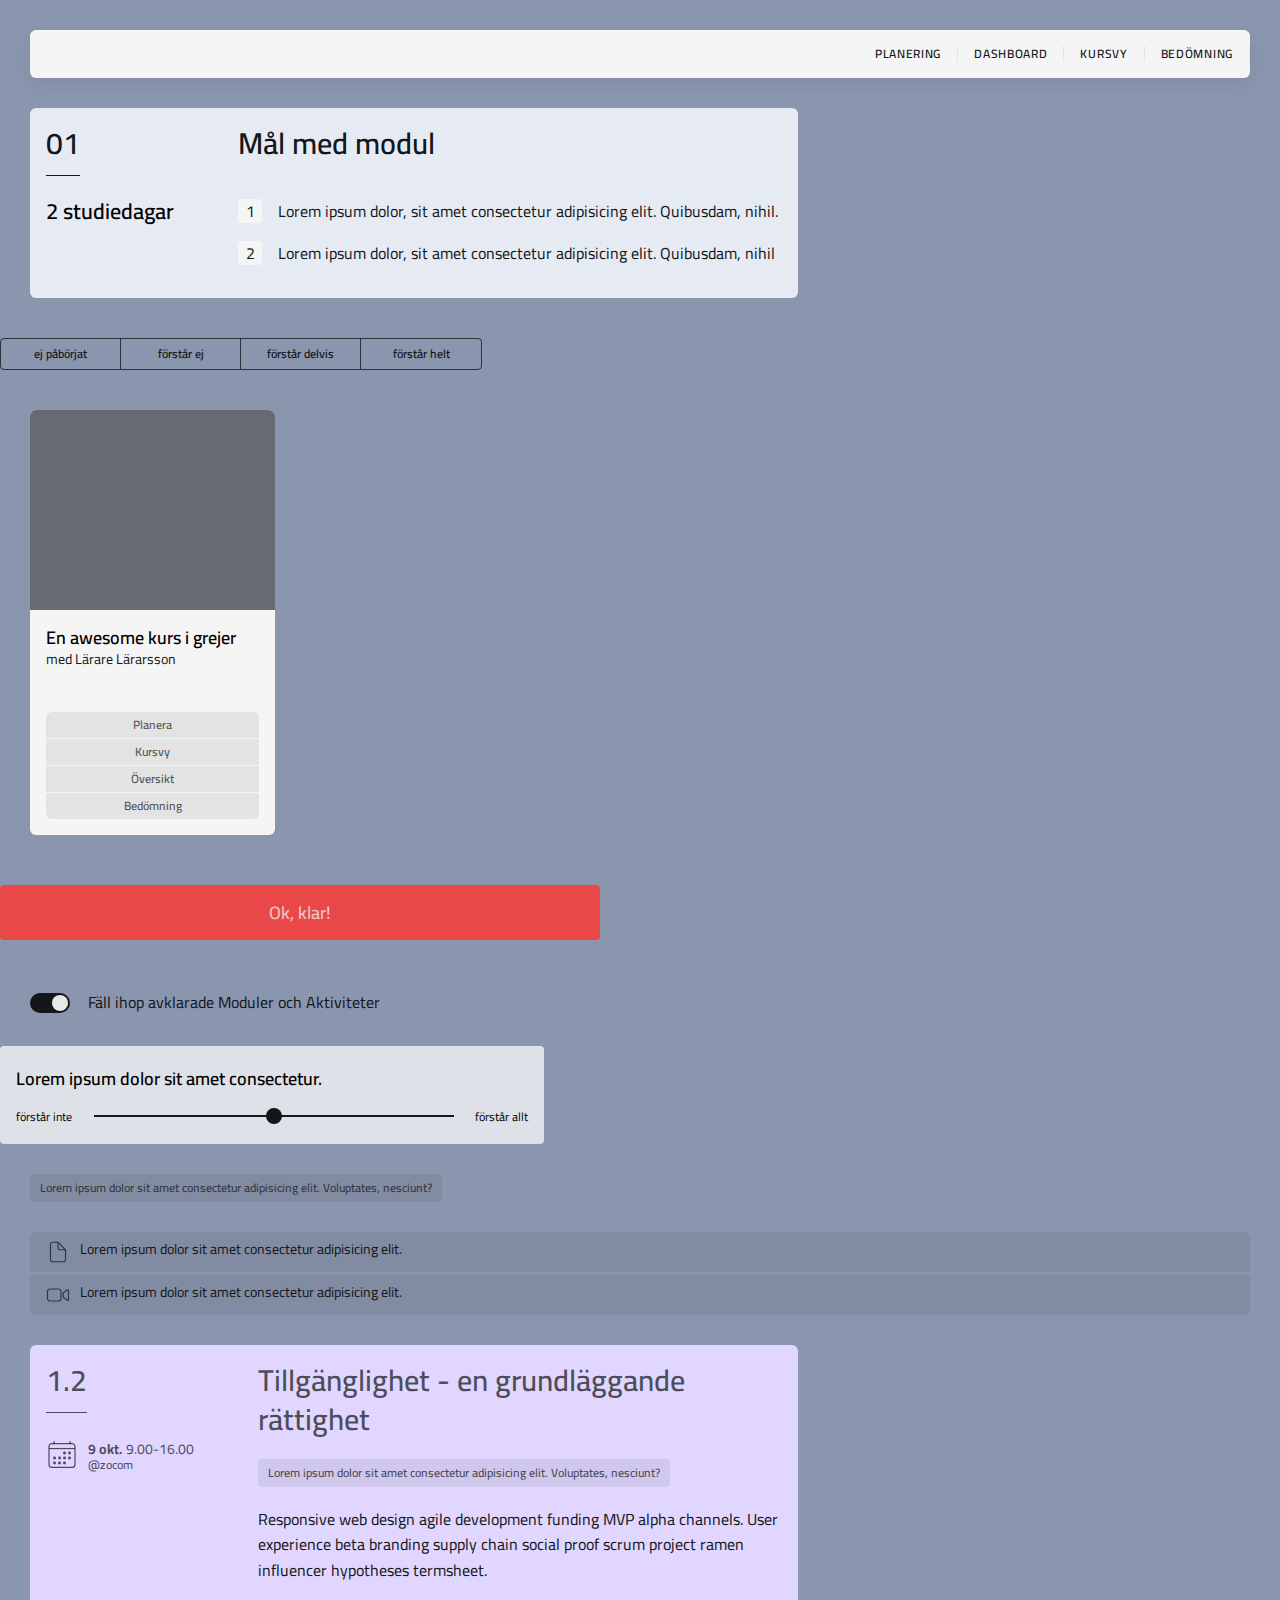
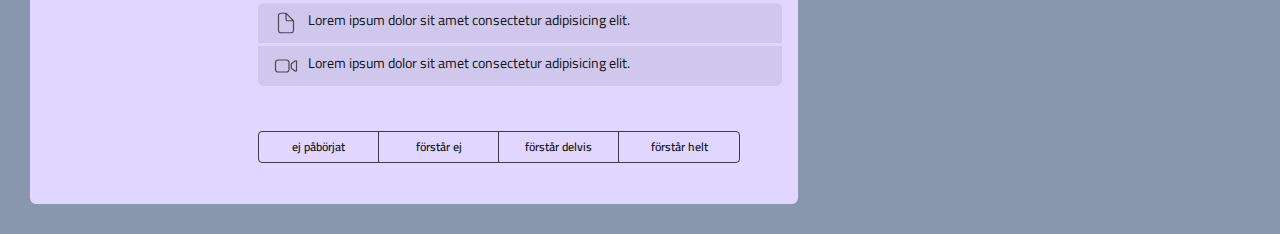
==== commit fb282cce: "structure" ====
--- a/components/index.html
+++ b/components/index.html
@@ -11,6 +11,8 @@
     <title>Document</title>
 </head>
 <body>
+
+    <!-- NAV -->
     <nav class="nav">
         <a class="nav__link" href="#">Planering</a>
         <a class="nav__link" href="../view/index.html">Dashboard</a>
@@ -18,6 +20,7 @@
         <a class="nav__link" href="#">Bedömning</a>
     </nav>
 
+    <!-- LESSON-HEADER -->
     <header class="lesson-header">
         <aside class="module">
             <h2 class="h2 module__number">01</h2>
@@ -26,12 +29,13 @@
         <section class="module__overview">
             <h2 class="h2">Mål med modul</h2>
             <ol>
-                <li class="goal main-p">Lorem ipsum dolor, sit amet consectetur adipisicing elit. Quibusdam, nihil.</li>
-                <li class="goal main-p">Lorem ipsum dolor, sit amet consectetur adipisicing elit. Quibusdam, nihil</li>
+                <li class="lesson-outcome main-p">Lorem ipsum dolor, sit amet consectetur adipisicing elit. Quibusdam, nihil.</li>
+                <li class="lesson-outcome main-p">Lorem ipsum dolor, sit amet consectetur adipisicing elit. Quibusdam, nihil</li>
             </ol>
         </section>
     </header>
 
+    <!-- ACTIVITY-SELF-ASSESMENT -->
     <section class="activity-self-assessment">
         <ul class="self-assessment__options">
             <li class="self-assessment__option border-right card-p">ej påbörjat</li>
@@ -41,28 +45,31 @@
         </ul>
     </section>
 
+    <!-- COURSE-CARD -->
     <article class="course-card">
         <div class="course-card__color"></div>
         <section class="course-card__info">
             <h4 class="h4">En awesome kurs i grejer</h4>
             <figcaption class="figcaption">med Lärare Lärarsson</figcaption>
             <nav class="course-card__nav">
-                <a class="card__link" href="#">Planera</a>
-                <a class="card__link" href="#">Kursvy</a>
-                <a class="card__link" href="#">Översikt</a>
-                <a class="card__link" href="#">Bedömning</a>
+                <a class="card__link card-p" href="#">Planera</a>
+                <a class="card__link card-p" href="#">Kursvy</a>
+                <a class="card__link card-p" href="#">Översikt</a>
+                <a class="card__link card-p" href="#">Bedömning</a>
             </nav>
         </section>
     </article>
 
-    <button class="btn"><h4>Ok, klar!</h4></button>
+    <!-- BTN -->
+    <button class="btn"><h4 class="h4">Ok, klar!</h4></button>
 
-    <section class="close-finished-activities">
-             <!-- TOGGLE -->
-            <div class="toggle"><div class="toggle__circle"></div></div>
-            <p>Fäll ihop avklarade Moduler och Aktiviteter</p>
+    <!-- TOGGLE-DONE -->
+    <section class="toggle-done">
+        <div class="toggle-done__track"><div class="toggle-done__thumb"></div></div>
+        <p class="main-p">Fäll ihop avklarade Moduler och Aktiviteter</p>
     </section>
 
+    <!-- SLIDER-SELF-ASSESSMENT-->
     <section class="slider-self-assessment">
         <h4>Lorem ipsum dolor sit amet consectetur.</h4>
         <div class="slider">
@@ -70,44 +77,70 @@
         </div>
     </section>
 
-    <section class="module__goal">
-        <p class="module__goal__p">Lorem ipsum dolor sit amet consectetur adipisicing elit. Voluptates, nesciunt?</p>
+    <!-- MODULE-GOAL -->
+    <section class="module-goal">
+        <p class="card-p card-p--lighter">Lorem ipsum dolor sit amet consectetur adipisicing elit. Voluptates, nesciunt?</p>
     </section>
 
-    <section class="module__link">
-        <img src="../img/document-outline.svg" alt="">
-        <p class="module__link__p">Lorem ipsum dolor sit amet consectetur adipisicing elit.</p>
+    <!-- LINK -->
+    <section class="link__wrapper">
+        <section class="link">
+            <img src="../img/document-outline.svg" alt="">
+            <p class="figcaption">Lorem ipsum dolor sit amet consectetur adipisicing elit.</p>
+        </section>
+        <section class="link">
+            <img src="../img/videocam-outline.svg" alt="">
+            <p class="figcaption">Lorem ipsum dolor sit amet consectetur adipisicing elit.</p>
+        </section>
     </section>
 
-        <article class="lesson">
-            <aside class="label">
-                <h2 class="label__number">1.2</h2>
-                <figure class="when">
-                    <img class="when__fig" src="../img/calendar-outline.svg" alt="">
-                    <figcaption class="when__info"><span class="when__time"><em class="when__date">3 okt.</em> 09.00-16.00 <br> </span>
-                    @zocom</figcaption>
-                </figure>
+    <!-- LESSON -->
+    <article class="lesson">
+            <aside class="module">
+                <h2 class="h2 h2--lighter module__number--lighter">1.2</h2>
+                <!-- SCHEDULE -->
+                <section class="schedule">
+                    <img src="../img/calendar-outline.svg" alt="Icon of calendar.">
+                    <section class="card-p--lighter">
+                        <time class="schedule__date" datetime="2022-10-03">9 okt.</time>
+                        <time class="schedule__time" datetime="08:00+01:00">9.00-16.00</time>
+                        <address class="schedule__address card-p--lighter">@zocom</address>
+                    </section>
+                </section>
             </aside>
+            <section class="module__overview">
+                <h2 class="h2 h2--lighter">Tillgänglighet - en grundläggande rättighet</h2>
+                
+                <!-- MODULE-GOAL -->
+                <section class="module-goal">
+                    <p class="card-p card-p--lighter">Lorem ipsum dolor sit amet consectetur adipisicing elit. Voluptates, nesciunt?</p>
+                </section>
+                <p class="main-p">Responsive web design agile development funding MVP alpha channels. User experience beta branding supply chain social proof scrum project ramen influencer hypotheses termsheet.</p>
+                
+                <!-- LINK -->
+                <section class="link__wrapper">
+                    <section class="link">
+                        <img src="../img/document-outline.svg" alt="">
+                        <p class="figcaption">Lorem ipsum dolor sit amet consectetur adipisicing elit.</p>
+                    </section>
+                    <section class="link">
+                        <img src="../img/videocam-outline.svg" alt="">
+                        <p class="figcaption">Lorem ipsum dolor sit amet consectetur adipisicing elit.</p>
+                    </section>
+                </section>
 
-            <section class="module__overview module__overview--lesson">
-                <h2 class="overview__heading">Tillgänglighet - en grundläggande rättighet</h2>
-                
-                <section class="module__goal">
-                    <p class="module__goal__p">Lorem ipsum dolor sit amet consectetur adipisicing elit. Voluptates, nesciunt?</p>
+                <!-- ACTIVITY-SELF-ASSESMENT -->
+                <section class="activity-self-assessment">
+                    <ul class="self-assessment__options">
+                        <li class="self-assessment__option border-right card-p">ej påbörjat</li>
+                        <li class="self-assessment__option border-right card-p">förstår ej</li>
+                        <li class="self-assessment__option border-right card-p">förstår delvis</li>
+                        <li class="self-assessment__option card-p">förstår helt</li>
+                    </ul>
                 </section>
-                
-                <p>Responsive web design agile development funding MVP alpha channels. User experience beta branding supply chain social proof scrum project ramen influencer hypotheses termsheet.</p>
-                
-                <section class="self-assessment">
-                   <ul class="self-assessment__options">
-                       <li class="self-assessment__option border-right">ej påbörjat</li>
-                       <li class="self-assessment__option border-right">förstår ej</li>
-                       <li class="self-assessment__option border-right">förstår delvis</li>
-                       <li class="self-assessment__option">förstår helt</li>
-                   </ul>
-               </section>
-            </section>    
-        </article>
+            </section>
+
+    </article>
 
 </body>
 </html>--- a/components/style.css
+++ b/components/style.css
@@ -13,23 +13,24 @@
 }
 
 body {
-    background: #3a3a3a;
+    background: #8a95ae;
 }
 
 :root {
     font-size: 62.5%;
 
-    --primary-text-dark: #141619;
-    --secondary-text-dark: rgba(20, 22, 25, 0.72);
-    --primary-text-light: rgba(243, 245, 247, 0.94);
-    --secondary-text-light: rgba(243, 245, 247, 0.72);
-
-    --foreground-layer-light: #F5F5F5; /* nav, background course card */
+    --primary-text-dark: #141619;                       /* darker */
+    --secondary-text-dark: rgba(20, 22, 25, 0.72);      /* lighter */
+    --primary-text-light: rgba(243, 245, 247, 0.94);    /* lighter */
+    --secondary-text-light: rgba(243, 245, 247, 0.72);  /* darker */
+
+    --foreground-layer-light: #F5F5F5;                  /* nav, background course card */
     --foreground-layer-neutral: #666A73;
-    --container-layer-ash: #E6EBF3; /* lesson-header */
-    --container-layer-purple:  #E0D6FF; /* lesson */
-    --shade-dark-80: rgba(20, 22, 25, 0.8);
-    --shade-dark-8: rgba(20, 22, 25, 0.08);
+    --container-layer-ash: #E6EBF3;                     /* lesson-header */
+    --container-layer-purple:  #E0D6FF;                 /* lesson */
+    --shade-dark-80: rgba(20, 22, 25, 0.8);             /* darker */
+    --shade-dark-8: rgba(20, 22, 25, 0.08);             /* lighter */
+    --shade-light-80: rgba(243, 245, 246, 0.8);
     --accent-red: #EA4848;
 
     --border-radius: 6px;
@@ -58,7 +59,11 @@
     color: var(--primary-text-dark);
     font-size: 3.0rem;
     font-weight: 600;
-    line-height: 2.56rem;
+    line-height: 3.9rem;
+}
+
+.h2--lighter {
+    color: var(--secondary-text-dark);
 }
 
 h3 {        /* ta bort denna?? */
@@ -70,7 +75,7 @@
 .h3 {
     font-weight: 600;
     font-size: 2.2rem;
-    line-height: 3.08px;
+    line-height: 3.08rem;
 }
 
 h4 {
@@ -102,6 +107,10 @@
     line-height: 1.8rem;
 }
 
+.card-p--lighter {
+    color: var(--secondary-text-dark);
+}
+
 figcaption {
     font-weight: 400;
     font-size: 1.4rem;
@@ -138,7 +147,7 @@
     border-radius: var(--border-radius);
 }
 
-/* NAV */
+/* -.-.-.-.-.- NAV -.-.-.-.-.- */
 
 .nav {
     min-height: 4.8rem;
@@ -161,33 +170,24 @@
     line-height: 1.56rem;
 }
 
-/* MODULE */
-
-.module__title {        /* Finns denna? */
-    color: var(--primary-text-dark);
-}
+/* -.-.-.-.-.- LESSON-HEADER -.-.-.-.-.- */
 
 .lesson-header {
+    max-width: 768px;
     padding: 1.6rem;
     background-color: var(--container-layer-ash);
     border-radius: var(--border-radius);
-    display: flex;
-}
-
-.module {
-    flex: 1;
-}
-
-.module__overview {
-    flex: 3;
-}
-
-.goal {
+    display: grid;
+    grid-template-columns: 16rem auto;
+    gap: 3.2rem;
+}
+
+.lesson-outcome {
     counter-increment: item;
     margin: 1.6rem 0;
 }
 
-.goal::before {
+.lesson-outcome::before {
     background-color: var(--foreground-layer-light);
     border-radius: 3px;
     content: counter(item);
@@ -206,8 +206,14 @@
     padding-bottom: 1.2rem;
 }
 
-
-/* SELF ASSESSMENT */
+.module__number--lighter {
+    width: fit-content;
+    border-bottom: 1.5px solid var(--secondary-text-dark);
+    margin-bottom: 2rem;
+    padding-bottom: 1.2rem;
+}
+
+/* -.-.-.- ACTIVITY-SELF-ASSESMENT -.-.-.- */
 
 .activity-self-assessment {
     padding: 1rem 0;
@@ -220,7 +226,7 @@
     overflow: hidden;
     border-radius: 4px;
     display: grid;
-    grid-template-columns: repeat(4, 14rem);
+    grid-template-columns: repeat(4, 12rem);
 }
 
 .self-assessment__option {
@@ -239,7 +245,7 @@
     color: var(--primary-text-light);
 }
 
-/* COURSE CARD */
+/* -.-.-.-.- COURSE CARD -.-.-.-.- */
 
 .course-card {
     width: 24.5rem;
@@ -264,76 +270,73 @@
     gap: 1px;
     border-radius: var(--border-radius);
     overflow: hidden;
-    margin-top: 2rem;
+    margin-top: 4.4rem;
 }
 
 .card__link {
     width: 100%;
     text-align: center;
-    font-size: 1.2rem;
-    font-weight: 600;
-    padding: .5rem 0;
-    background-color: #ebecee;
-    color: var(--primary-text-color);
+    padding: .4rem 0;
+    background-color: var(--shade-dark-8);
+    color: var(--secondary-text-dark);
 }
 
 .card__link:hover {     /* Samma som assessment! Lägga ihop? */
-    background-color: rgba(20, 22, 25, 0.8);
-    color: var(--primary-bg-color);
-}
-
-/* BTN */
+    background-color: var(--shade-dark-80);
+    color: var(--primary-text-light);
+}
+
+/* -.-.-.-.-.-.-.- BTN -.-.-.-.-.-.-.- */
 
 .btn {
     max-width: 60rem;
     width: 100%;
     border: none;
-    background-color: #EA4848;
+    background-color: var(--accent-red);
     border-radius: 4px;
-    color: rgba(255, 255, 255, 0.768);
+    color: var(--secondary-text-light);
     padding: 1.6rem 2.4rem;
     margin: 2rem 0;
     cursor: pointer;
 }
 
-/* TOGGLE */
-
-.toggle {
+/* -.-.-.- TOGGLE-DONE -.-.-.- */
+
+.toggle-done {
+    display: flex;
+    align-items: center;
+    gap: 1.8rem;
+}
+
+.toggle-done__track {
     width: 4rem;
     height: 2rem;
     padding: 2px;
-    background-color: var(--primary-text-color);
+    background-color: var(--primary-text-dark);
     border-radius: 4rem;
     display: flex;
     justify-content: end;
     align-items: center;
 }
 
-.toggle__circle {
+.toggle-done__thumb {
     width: 1.6rem;
     height: 1.6rem;
     border-radius: 50%;
-    background-color: var(--primary-bg-color);
+    background-color: var(--primary-text-light);
     cursor: pointer;
 }
 
-/* CLOSE FINISHED ACTIVITIES */
-
-.close-finished-activities {
-    display: flex;
-    align-items: center;
-    gap: 1.8rem;
-}
-
-/* SLIDER SELF-ASSESSMENT */
+/* -.-.- SLIDER-SELF-ASSESSMENT -.-.- */
 
 .slider-self-assessment {
+    max-width: 544px;
     display: flex;
     flex-direction: column;
     gap: 1rem;
-    background-color: var(--primary-bg-color);
-    padding: 2rem;
-    border-radius: var(--border-radius);
+    background-color: var(--shade-light-80);
+    padding: 1.6rem;
+    border-radius: 4px;
     margin: 1rem 0;
 }
 
@@ -365,61 +368,77 @@
     height: 1.6rem;
     width: 1.6rem;
     border-radius: 50%;
-    margin-top: -.65rem;
-}
-
-
-/* MODULE GOAL */
-
-.module__goal__p {
-    font-size: 1.2rem;
-    background-color: rgba(20, 22, 25, 0.08);
+    margin-top: -.7rem;
+}
+
+
+/* -.-.-.-.-.- MODULE GOAL -.-.-.-.-.- */
+
+.module-goal {
+    background-color: var(--shade-dark-8);
     border-radius: 4px;
     width: fit-content;
     padding: .5rem 1rem;
 }
 
+/* -.-.-.-.-.-.- LINK -.-.-.-.-.-.- */
+
+.link__wrapper {
+    display: flex;
+    flex-direction: column;
+    gap: .3rem;
+    border-radius: var(--border-radius);
+    overflow: hidden;
+}
+
+.link {
+    display: flex;
+    gap: 1rem;
+    background-color: var(--shade-dark-8);
+    padding: .5em 1em;
+}
+
+
 /* LESSON */
 
 .lesson {
+    max-width: 768px;
     padding: 1.6rem;
-    background-color: #E0D6FF;
-    border-radius: var(--border-radius);
-    display: flex;
-}
-
-.module__overview--lesson {
-    display: flex;
-    flex-direction: column;
+    background-color: var(--container-layer-purple);
+    border-radius: var(--border-radius);
+    display: grid;
+    grid-template-columns: 18rem auto;
+    gap: 3.2rem;
+}
+
+.module__overview {
+    display: flex;
+    flex-direction: column;
+    gap: 2rem;
+}
+
+/* SCHEDULE */
+
+.schedule {
+    display: flex;
     gap: 1rem;
 }
 
-.when__info {
-    line-height: 1.6rem;
-}
-.when {
-    display: flex;
-    gap: 1rem;
-}
-.when__time {
+.schedule__date {
     font-size: 1.4rem;
-}
-
-/* MODULE LINK */
-
-.module__link__wrapper {
-    display: flex;
-    flex-direction: column;
-    gap: .3rem;
-    border-radius: var(--border-radius);
-    overflow: hidden;
-}
-
-.module__link {
-    display: flex;
-    gap: 1rem;
-    background-color: rgba(20, 22, 25, 0.08);
-    padding: .5em 1em;
+    font-weight: 700;
+}
+
+.schedule__time {
+    font-size: 1.4rem;
+    font-weight: 500;
+}
+
+.schedule__address {
+    font-style: normal;
+    font-size: 1.2rem;
+    font-weight: 600;
+    margin-top: -.8em;
 }
 
 /* BACKGROUND COLOR UTILITY CLASSES */
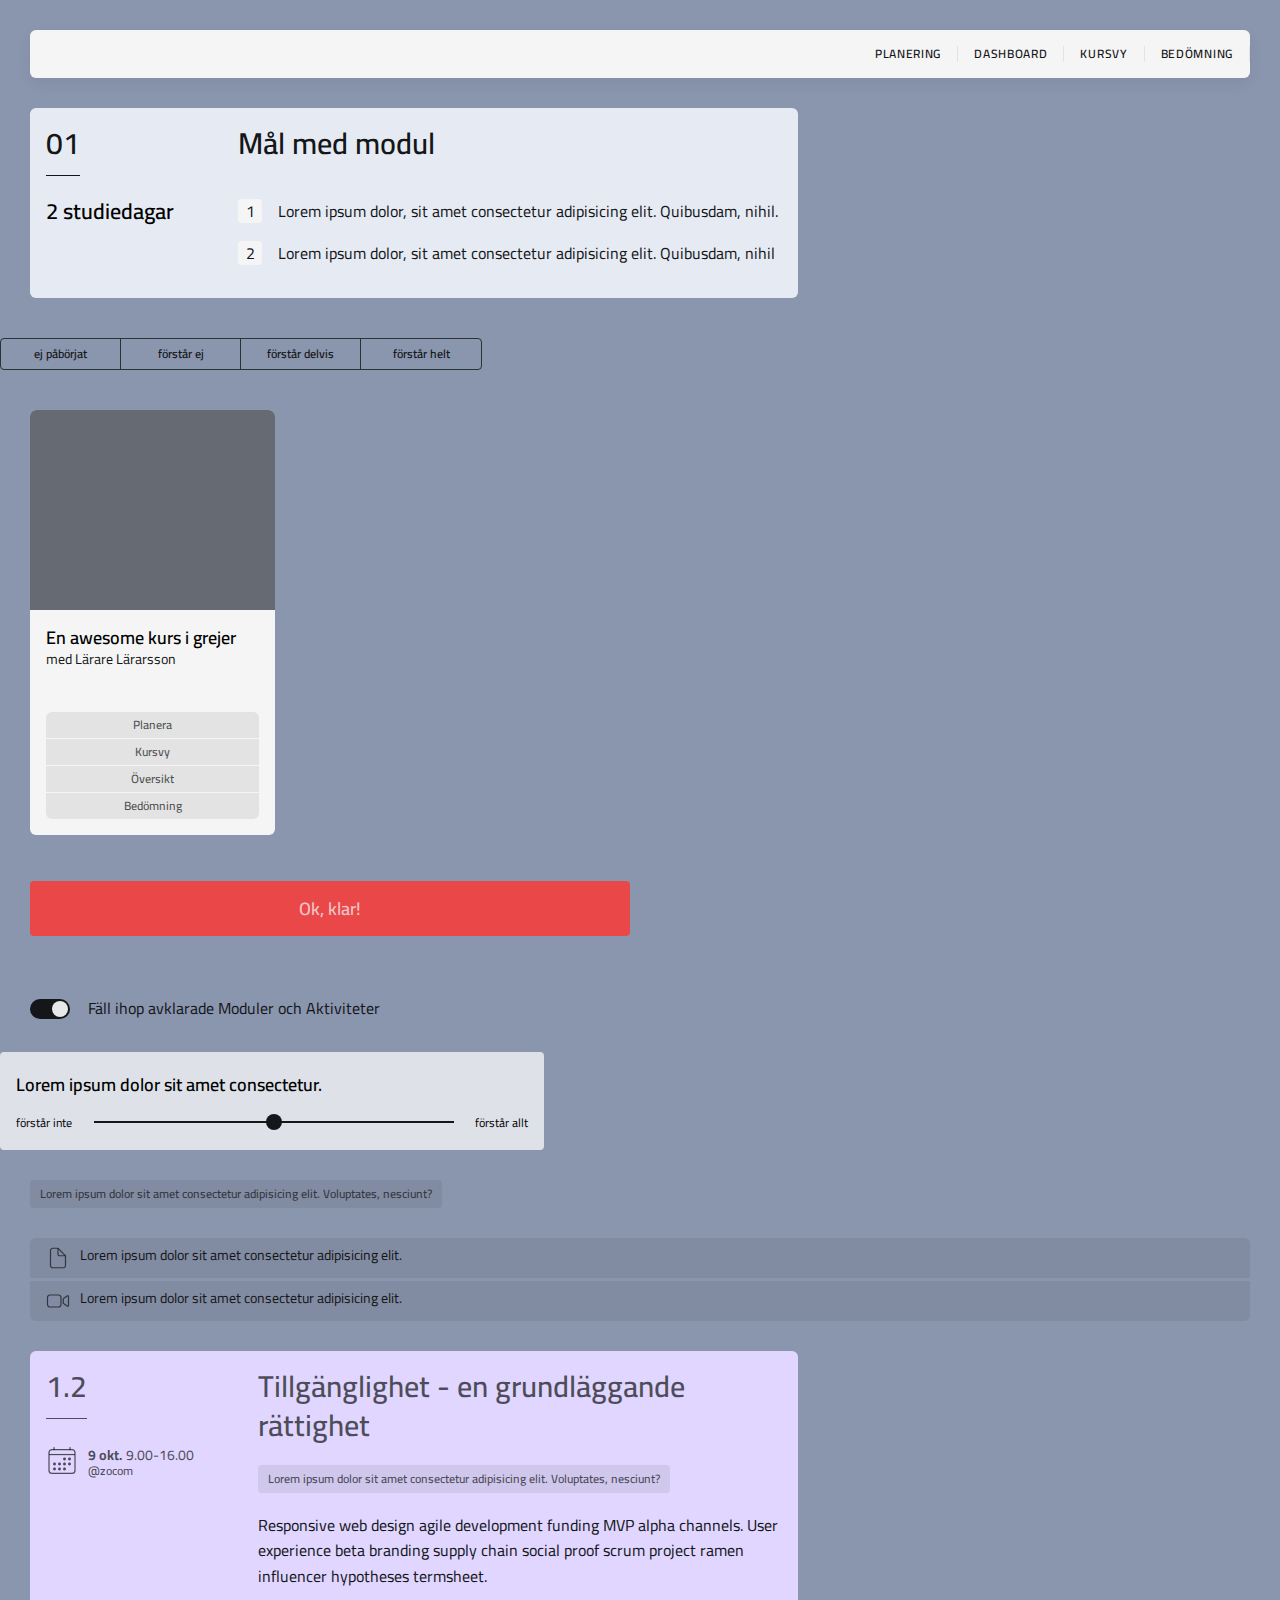
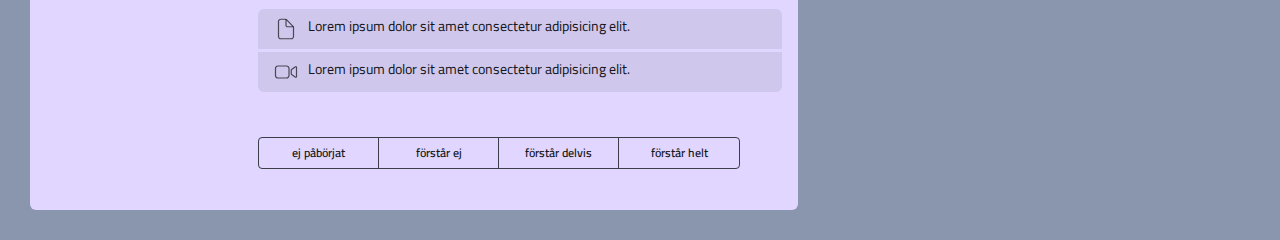
==== commit afc8d927: "view html" ====
--- a/components/index.html
+++ b/components/index.html
@@ -96,51 +96,51 @@
 
     <!-- LESSON -->
     <article class="lesson">
-            <aside class="module">
-                <h2 class="h2 h2--lighter module__number--lighter">1.2</h2>
-                <!-- SCHEDULE -->
-                <section class="schedule">
-                    <img src="../img/calendar-outline.svg" alt="Icon of calendar.">
-                    <section class="card-p--lighter">
-                        <time class="schedule__date" datetime="2022-10-03">9 okt.</time>
-                        <time class="schedule__time" datetime="08:00+01:00">9.00-16.00</time>
-                        <address class="schedule__address card-p--lighter">@zocom</address>
-                    </section>
+        <aside class="module">
+            <h2 class="h2 h2--lighter module__number--lighter">1.2</h2>
+            <!-- SCHEDULE -->
+            <section class="schedule">
+                <img src="../img/calendar-outline.svg" alt="Icon of calendar.">
+                <section class="card-p--lighter">
+                    <time class="schedule__date" datetime="2022-10-03">9 okt.</time>
+                    <time class="schedule__time" datetime="08:00+01:00">9.00-16.00</time>
+                    <address class="schedule__address card-p--lighter">@zocom</address>
                 </section>
-            </aside>
-            <section class="module__overview">
-                <h2 class="h2 h2--lighter">Tillgänglighet - en grundläggande rättighet</h2>
-                
-                <!-- MODULE-GOAL -->
-                <section class="module-goal">
-                    <p class="card-p card-p--lighter">Lorem ipsum dolor sit amet consectetur adipisicing elit. Voluptates, nesciunt?</p>
+            </section>
+        </aside>
+        <section class="module__overview">
+            <h2 class="h2 h2--lighter">Tillgänglighet - en grundläggande rättighet</h2>
+            
+            <!-- MODULE-GOAL -->
+            <section class="module-goal">
+                <p class="card-p card-p--lighter">Lorem ipsum dolor sit amet consectetur adipisicing elit. Voluptates, nesciunt?</p>
+            </section>
+            <p class="main-p">Responsive web design agile development funding MVP alpha channels. User experience beta branding supply chain social proof scrum project ramen influencer hypotheses termsheet.</p>
+            
+            <!-- LINK -->
+            <section class="link__wrapper">
+                <section class="link">
+                    <img src="../img/document-outline.svg" alt="">
+                    <p class="figcaption">Lorem ipsum dolor sit amet consectetur adipisicing elit.</p>
                 </section>
-                <p class="main-p">Responsive web design agile development funding MVP alpha channels. User experience beta branding supply chain social proof scrum project ramen influencer hypotheses termsheet.</p>
-                
-                <!-- LINK -->
-                <section class="link__wrapper">
-                    <section class="link">
-                        <img src="../img/document-outline.svg" alt="">
-                        <p class="figcaption">Lorem ipsum dolor sit amet consectetur adipisicing elit.</p>
-                    </section>
-                    <section class="link">
-                        <img src="../img/videocam-outline.svg" alt="">
-                        <p class="figcaption">Lorem ipsum dolor sit amet consectetur adipisicing elit.</p>
-                    </section>
-                </section>
-
-                <!-- ACTIVITY-SELF-ASSESMENT -->
-                <section class="activity-self-assessment">
-                    <ul class="self-assessment__options">
-                        <li class="self-assessment__option border-right card-p">ej påbörjat</li>
-                        <li class="self-assessment__option border-right card-p">förstår ej</li>
-                        <li class="self-assessment__option border-right card-p">förstår delvis</li>
-                        <li class="self-assessment__option card-p">förstår helt</li>
-                    </ul>
+                <section class="link">
+                    <img src="../img/videocam-outline.svg" alt="">
+                    <p class="figcaption">Lorem ipsum dolor sit amet consectetur adipisicing elit.</p>
                 </section>
             </section>
 
+            <!-- ACTIVITY-SELF-ASSESMENT -->
+            <section class="activity-self-assessment">
+                <ul class="self-assessment__options">
+                    <li class="self-assessment__option border-right card-p">ej påbörjat</li>
+                    <li class="self-assessment__option border-right card-p">förstår ej</li>
+                    <li class="self-assessment__option border-right card-p">förstår delvis</li>
+                    <li class="self-assessment__option card-p">förstår helt</li>
+                </ul>
+            </section>
+        </section>
     </article>
+
 
 </body>
 </html>--- a/components/style.css
+++ b/components/style.css
@@ -123,11 +123,6 @@
     line-height: 1.8rem;
     color: var(--primary-text-dark);
     /* text-align: center; */
-}
-
-em {
-    font-style: normal;
-    font-weight: 700;
 }
 
 .wrapper {
@@ -296,7 +291,7 @@
     border-radius: 4px;
     color: var(--secondary-text-light);
     padding: 1.6rem 2.4rem;
-    margin: 2rem 0;
+    margin-top: 1.6rem;
     cursor: pointer;
 }
 
